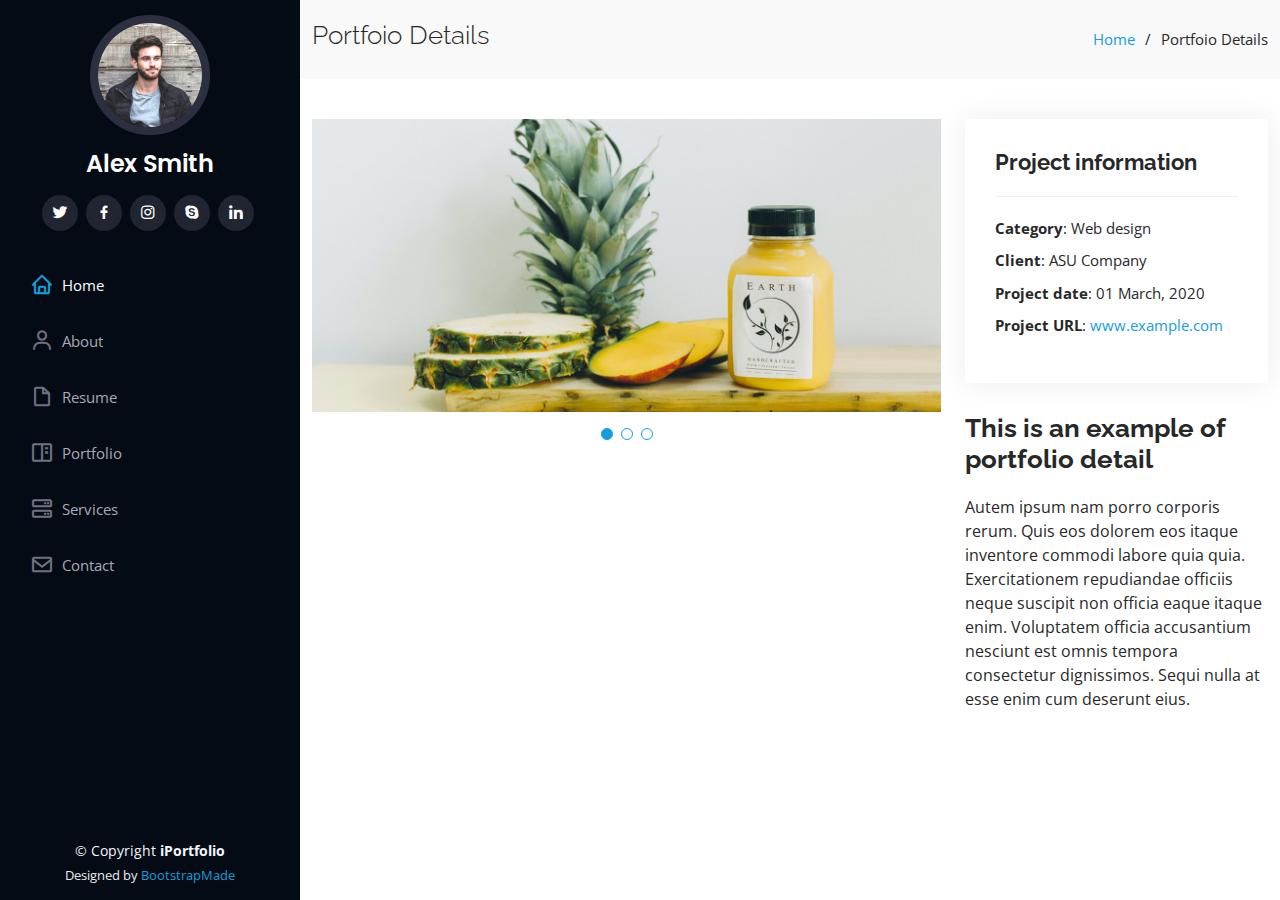
==== portfolio-details.html @ 4e052d55 "Used bootstrap iPortfolio template" ====
<!DOCTYPE html>
<html lang="en">

<head>
  <meta charset="utf-8">
  <meta content="width=device-width, initial-scale=1.0" name="viewport">

  <title>Portfolio Details - iPortfolio Bootstrap Template</title>
  <meta content="" name="description">
  <meta content="" name="keywords">

  <!-- Favicons -->
  <link href="assets/img/favicon.png" rel="icon">
  <link href="assets/img/apple-touch-icon.png" rel="apple-touch-icon">

  <!-- Google Fonts -->
  <link href="https://fonts.googleapis.com/css?family=Open+Sans:300,300i,400,400i,600,600i,700,700i|Raleway:300,300i,400,400i,500,500i,600,600i,700,700i|Poppins:300,300i,400,400i,500,500i,600,600i,700,700i" rel="stylesheet">

  <!-- Vendor CSS Files -->
  <link href="assets/vendor/aos/aos.css" rel="stylesheet">
  <link href="assets/vendor/bootstrap/css/bootstrap.min.css" rel="stylesheet">
  <link href="assets/vendor/bootstrap-icons/bootstrap-icons.css" rel="stylesheet">
  <link href="assets/vendor/boxicons/css/boxicons.min.css" rel="stylesheet">
  <link href="assets/vendor/glightbox/css/glightbox.min.css" rel="stylesheet">
  <link href="assets/vendor/swiper/swiper-bundle.min.css" rel="stylesheet">

  <!-- Template Main CSS File -->
  <link href="assets/css/style.css" rel="stylesheet">

  <!-- =======================================================
  * Template Name: iPortfolio - v3.0.1
  * Template URL: https://bootstrapmade.com/iportfolio-bootstrap-portfolio-websites-template/
  * Author: BootstrapMade.com
  * License: https://bootstrapmade.com/license/
  ======================================================== -->
</head>

<body>

  <!-- ======= Mobile nav toggle button ======= -->
  <i class="bi bi-list mobile-nav-toggle d-xl-none"></i>

  <!-- ======= Header ======= -->
  <header id="header">
    <div class="d-flex flex-column">

      <div class="profile">
        <img src="assets/img/profile-img.jpg" alt="" class="img-fluid rounded-circle">
        <h1 class="text-light"><a href="index.html">Alex Smith</a></h1>
        <div class="social-links mt-3 text-center">
          <a href="#" class="twitter"><i class="bx bxl-twitter"></i></a>
          <a href="#" class="facebook"><i class="bx bxl-facebook"></i></a>
          <a href="#" class="instagram"><i class="bx bxl-instagram"></i></a>
          <a href="#" class="google-plus"><i class="bx bxl-skype"></i></a>
          <a href="#" class="linkedin"><i class="bx bxl-linkedin"></i></a>
        </div>
      </div>

      <nav id="navbar" class="nav-menu navbar">
        <ul>
          <li><a href="#hero" class="nav-link scrollto active"><i class="bx bx-home"></i> <span>Home</span></a></li>
          <li><a href="#about" class="nav-link scrollto"><i class="bx bx-user"></i> <span>About</span></a></li>
          <li><a href="#resume" class="nav-link scrollto"><i class="bx bx-file-blank"></i> <span>Resume</span></a></li>
          <li><a href="#portfolio" class="nav-link scrollto"><i class="bx bx-book-content"></i> <span>Portfolio</span></a></li>
          <li><a href="#services" class="nav-link scrollto"><i class="bx bx-server"></i> <span>Services</span></a></li>
          <li><a href="#contact" class="nav-link scrollto"><i class="bx bx-envelope"></i> <span>Contact</span></a></li>
        </ul>
      </nav><!-- .nav-menu -->
    </div>
  </header><!-- End Header -->

  <main id="main">

    <!-- ======= Breadcrumbs ======= -->
    <section id="breadcrumbs" class="breadcrumbs">
      <div class="container">

        <div class="d-flex justify-content-between align-items-center">
          <h2>Portfoio Details</h2>
          <ol>
            <li><a href="index.html">Home</a></li>
            <li>Portfoio Details</li>
          </ol>
        </div>

      </div>
    </section><!-- End Breadcrumbs -->

    <!-- ======= Portfolio Details Section ======= -->
    <section id="portfolio-details" class="portfolio-details">
      <div class="container">

        <div class="row gy-4">

          <div class="col-lg-8">
            <div class="portfolio-details-slider swiper-container">
              <div class="swiper-wrapper align-items-center">

                <div class="swiper-slide">
                  <img src="assets/img/portfolio/portfolio-details-1.jpg" alt="">
                </div>

                <div class="swiper-slide">
                  <img src="assets/img/portfolio/portfolio-details-2.jpg" alt="">
                </div>

                <div class="swiper-slide">
                  <img src="assets/img/portfolio/portfolio-details-3.jpg" alt="">
                </div>

              </div>
              <div class="swiper-pagination"></div>
            </div>
          </div>

          <div class="col-lg-4">
            <div class="portfolio-info">
              <h3>Project information</h3>
              <ul>
                <li><strong>Category</strong>: Web design</li>
                <li><strong>Client</strong>: ASU Company</li>
                <li><strong>Project date</strong>: 01 March, 2020</li>
                <li><strong>Project URL</strong>: <a href="#">www.example.com</a></li>
              </ul>
            </div>
            <div class="portfolio-description">
              <h2>This is an example of portfolio detail</h2>
              <p>
                Autem ipsum nam porro corporis rerum. Quis eos dolorem eos itaque inventore commodi labore quia quia. Exercitationem repudiandae officiis neque suscipit non officia eaque itaque enim. Voluptatem officia accusantium nesciunt est omnis tempora consectetur dignissimos. Sequi nulla at esse enim cum deserunt eius.
              </p>
            </div>
          </div>

        </div>

      </div>
    </section><!-- End Portfolio Details Section -->

  </main><!-- End #main -->

  <!-- ======= Footer ======= -->
  <footer id="footer">
    <div class="container">
      <div class="copyright">
        &copy; Copyright <strong><span>iPortfolio</span></strong>
      </div>
      <div class="credits">
        <!-- All the links in the footer should remain intact. -->
        <!-- You can delete the links only if you purchased the pro version. -->
        <!-- Licensing information: https://bootstrapmade.com/license/ -->
        <!-- Purchase the pro version with working PHP/AJAX contact form: https://bootstrapmade.com/iportfolio-bootstrap-portfolio-websites-template/ -->
        Designed by <a href="https://bootstrapmade.com/">BootstrapMade</a>
      </div>
    </div>
  </footer><!-- End  Footer -->

  <a href="#" class="back-to-top d-flex align-items-center justify-content-center"><i class="bi bi-arrow-up-short"></i></a>

  <!-- Vendor JS Files -->
  <script src="assets/vendor/aos/aos.js"></script>
  <script src="assets/vendor/bootstrap/js/bootstrap.bundle.min.js"></script>
  <script src="assets/vendor/glightbox/js/glightbox.min.js"></script>
  <script src="assets/vendor/isotope-layout/isotope.pkgd.min.js"></script>
  <script src="assets/vendor/php-email-form/validate.js"></script>
  <script src="assets/vendor/purecounter/purecounter.js"></script>
  <script src="assets/vendor/swiper/swiper-bundle.min.js"></script>
  <script src="assets/vendor/typed.js/typed.min.js"></script>
  <script src="assets/vendor/waypoints/noframework.waypoints.js"></script>

  <!-- Template Main JS File -->
  <script src="assets/js/main.js"></script>

</body>

</html>
---- assets/css/style.css ----
/**
* Template Name: iPortfolio - v3.0.1
* Template URL: https://bootstrapmade.com/iportfolio-bootstrap-portfolio-websites-template/
* Author: BootstrapMade.com
* License: https://bootstrapmade.com/license/
*/

/*--------------------------------------------------------------
# General
--------------------------------------------------------------*/
body {
  font-family: "Open Sans", sans-serif;
  color: #272829;
}

a {
  color: #149ddd;
  text-decoration: none;
}

a:hover {
  color: #37b3ed;
  text-decoration: none;
}

h1, h2, h3, h4, h5, h6 {
  font-family: "Raleway", sans-serif;
}

/*--------------------------------------------------------------
# Back to top button
--------------------------------------------------------------*/
.back-to-top {
  position: fixed;
  visibility: hidden;
  opacity: 0;
  right: 15px;
  bottom: 15px;
  z-index: 996;
  background: #149ddd;
  width: 40px;
  height: 40px;
  border-radius: 50px;
  transition: all 0.4s;
}

.back-to-top i {
  font-size: 28px;
  color: #fff;
  line-height: 0;
}

.back-to-top:hover {
  background: #2eafec;
  color: #fff;
}

.back-to-top.active {
  visibility: visible;
  opacity: 1;
}

/*--------------------------------------------------------------
# Header
--------------------------------------------------------------*/
#header {
  position: fixed;
  top: 0;
  left: 0;
  bottom: 0;
  width: 300px;
  transition: all ease-in-out 0.5s;
  z-index: 9997;
  transition: all 0.5s;
  padding: 0 15px;
  background: #040b14;
  overflow-y: auto;
}

#header .profile img {
  margin: 15px auto;
  display: block;
  width: 120px;
  border: 8px solid #2c2f3f;
}

#header .profile h1 {
  font-size: 24px;
  margin: 0;
  padding: 0;
  font-weight: 600;
  -moz-text-align-last: center;
  text-align-last: center;
  font-family: "Poppins", sans-serif;
}

#header .profile h1 a, #header .profile h1 a:hover {
  color: #fff;
  text-decoration: none;
}

#header .profile .social-links a {
  font-size: 18px;
  display: inline-block;
  background: #212431;
  color: #fff;
  line-height: 1;
  padding: 8px 0;
  margin-right: 4px;
  border-radius: 50%;
  text-align: center;
  width: 36px;
  height: 36px;
  transition: 0.3s;
}

#header .profile .social-links a:hover {
  background: #149ddd;
  color: #fff;
  text-decoration: none;
}

#main {
  margin-left: 300px;
}

@media (max-width: 1199px) {
  #header {
    left: -300px;
  }
  #main {
    margin-left: 0;
  }
}

/*--------------------------------------------------------------
# Navigation Menu
--------------------------------------------------------------*/
/* Desktop Navigation */
.nav-menu {
  padding: 30px 0 0 0;
}

.nav-menu * {
  margin: 0;
  padding: 0;
  list-style: none;
}

.nav-menu > ul > li {
  position: relative;
  white-space: nowrap;
}

.nav-menu a {
  display: flex;
  align-items: center;
  color: #a8a9b4;
  padding: 12px 15px;
  margin-bottom: 8px;
  transition: 0.3s;
  font-size: 15px;
}

.nav-menu a i {
  font-size: 24px;
  padding-right: 8px;
  color: #6f7180;
}

.nav-menu a:hover, .nav-menu .active, .nav-menu li:hover > a {
  text-decoration: none;
  color: #fff;
}

.nav-menu a:hover i, .nav-menu .active i, .nav-menu li:hover > a i {
  color: #149ddd;
}

/* Mobile Navigation */
.mobile-nav-toggle {
  position: fixed;
  right: 15px;
  top: 15px;
  z-index: 9998;
  border: 0;
  font-size: 24px;
  transition: all 0.4s;
  outline: none !important;
  background-color: #149ddd;
  color: #fff;
  width: 40px;
  height: 40px;
  display: inline-flex;
  align-items: center;
  justify-content: center;
  line-height: 0;
  border-radius: 50px;
  cursor: pointer;
}

.mobile-nav-active {
  overflow: hidden;
}

.mobile-nav-active #header {
  left: 0;
}

/*--------------------------------------------------------------
# Hero Section
--------------------------------------------------------------*/
#hero {
  width: 100%;
  height: 100vh;
  background: url("../img/hero-bg.jpg") top center;
  background-size: cover;
}

#hero:before {
  content: "";
  background: rgba(5, 13, 24, 0.3);
  position: absolute;
  bottom: 0;
  top: 0;
  left: 0;
  right: 0;
  z-index: 1;
}

#hero .hero-container {
  position: relative;
  z-index: 2;
  min-width: 300px;
}

#hero h1 {
  margin: 0 0 10px 0;
  font-size: 64px;
  font-weight: 700;
  line-height: 56px;
  color: #fff;
}

#hero p {
  color: #fff;
  margin-bottom: 50px;
  font-size: 26px;
  font-family: "Poppins", sans-serif;
}

#hero p span {
  color: #fff;
  padding-bottom: 4px;
  letter-spacing: 1px;
  border-bottom: 3px solid #149ddd;
}

@media (min-width: 1024px) {
  #hero {
    background-attachment: fixed;
  }
}

@media (max-width: 768px) {
  #hero h1 {
    font-size: 28px;
    line-height: 36px;
  }
  #hero h2 {
    font-size: 18px;
    line-height: 24px;
    margin-bottom: 30px;
  }
}

/*--------------------------------------------------------------
# Sections General
--------------------------------------------------------------*/
section {
  padding: 60px 0;
  overflow: hidden;
}

.section-bg {
  background: #f5f8fd;
}

.section-title {
  padding-bottom: 30px;
}

.section-title h2 {
  font-size: 32px;
  font-weight: bold;
  margin-bottom: 20px;
  padding-bottom: 20px;
  position: relative;
  color: #173b6c;
}

.section-title h2::after {
  content: '';
  position: absolute;
  display: block;
  width: 50px;
  height: 3px;
  background: #149ddd;
  bottom: 0;
  left: 0;
}

.section-title p {
  margin-bottom: 0;
}

/*--------------------------------------------------------------
# About
--------------------------------------------------------------*/
.about .content h3 {
  font-weight: 700;
  font-size: 26px;
  color: #173b6c;
}

.about .content ul {
  list-style: none;
  padding: 0;
}

.about .content ul li {
  margin-bottom: 20px;
  display: flex;
  align-items: center;
}

.about .content ul strong {
  margin-right: 10px;
}

.about .content ul i {
  font-size: 16px;
  margin-right: 5px;
  color: #149ddd;
  line-height: 0;
}

.about .content p:last-child {
  margin-bottom: 0;
}

/*--------------------------------------------------------------
# Facts
--------------------------------------------------------------*/
.facts {
  padding-bottom: 30px;
}

.facts .count-box {
  padding: 30px;
  width: 100%;
}

.facts .count-box i {
  display: block;
  font-size: 44px;
  color: #149ddd;
  float: left;
  line-height: 0;
}

.facts .count-box span {
  font-size: 48px;
  line-height: 40px;
  display: block;
  font-weight: 700;
  color: #050d18;
  margin-left: 60px;
}

.facts .count-box p {
  padding: 15px 0 0 0;
  margin: 0 0 0 60px;
  font-family: "Raleway", sans-serif;
  font-size: 14px;
  color: #122f57;
}

.facts .count-box a {
  font-weight: 600;
  display: block;
  margin-top: 20px;
  color: #122f57;
  font-size: 15px;
  font-family: "Poppins", sans-serif;
  transition: ease-in-out 0.3s;
}

.facts .count-box a:hover {
  color: #1f5297;
}

/*--------------------------------------------------------------
# Akills
--------------------------------------------------------------*/
.skills .progress {
  height: 60px;
  display: block;
  background: none;
  border-radius: 0;
}

.skills .progress .skill {
  padding: 0;
  margin: 0 0 6px 0;
  text-transform: uppercase;
  display: block;
  font-weight: 600;
  font-family: "Poppins", sans-serif;
  color: #050d18;
}

.skills .progress .skill .val {
  float: right;
  font-style: normal;
}

.skills .progress-bar-wrap {
  background: #dce8f8;
  height: 10px;
}

.skills .progress-bar {
  width: 1px;
  height: 10px;
  transition: .9s;
  background-color: #149ddd;
}

/*--------------------------------------------------------------
# Resume
--------------------------------------------------------------*/
.resume .resume-title {
  font-size: 26px;
  font-weight: 700;
  margin-top: 20px;
  margin-bottom: 20px;
  color: #050d18;
}

.resume .resume-item {
  padding: 0 0 20px 20px;
  margin-top: -2px;
  border-left: 2px solid #1f5297;
  position: relative;
}

.resume .resume-item h4 {
  line-height: 18px;
  font-size: 18px;
  font-weight: 600;
  text-transform: uppercase;
  font-family: "Poppins", sans-serif;
  color: #050d18;
  margin-bottom: 10px;
}

.resume .resume-item h5 {
  font-size: 16px;
  background: #e4edf9;
  padding: 5px 15px;
  display: inline-block;
  font-weight: 600;
  margin-bottom: 10px;
}

.resume .resume-item ul {
  padding-left: 20px;
}

.resume .resume-item ul li {
  padding-bottom: 10px;
}

.resume .resume-item:last-child {
  padding-bottom: 0;
}

.resume .resume-item::before {
  content: "";
  position: absolute;
  width: 16px;
  height: 16px;
  border-radius: 50px;
  left: -9px;
  top: 0;
  background: #fff;
  border: 2px solid #1f5297;
}

/*--------------------------------------------------------------
# Portfolio
--------------------------------------------------------------*/
.portfolio .portfolio-item {
  margin-bottom: 30px;
}

.portfolio #portfolio-flters {
  padding: 0;
  margin: 0 auto 35px auto;
  list-style: none;
  text-align: center;
  background: #fff;
  border-radius: 50px;
  padding: 2px 15px;
}

.portfolio #portfolio-flters li {
  cursor: pointer;
  display: inline-block;
  padding: 10px 15px 8px 15px;
  font-size: 14px;
  font-weight: 600;
  line-height: 1;
  text-transform: uppercase;
  color: #272829;
  margin-bottom: 5px;
  transition: all 0.3s ease-in-out;
}

.portfolio #portfolio-flters li:hover, .portfolio #portfolio-flters li.filter-active {
  color: #149ddd;
}

.portfolio #portfolio-flters li:last-child {
  margin-right: 0;
}

.portfolio .portfolio-wrap {
  transition: 0.3s;
  position: relative;
  overflow: hidden;
  z-index: 1;
}

.portfolio .portfolio-wrap::before {
  content: "";
  background: rgba(255, 255, 255, 0.5);
  position: absolute;
  left: 0;
  right: 0;
  top: 0;
  bottom: 0;
  transition: all ease-in-out 0.3s;
  z-index: 2;
  opacity: 0;
}

.portfolio .portfolio-wrap .portfolio-links {
  opacity: 1;
  left: 0;
  right: 0;
  bottom: -60px;
  z-index: 3;
  position: absolute;
  transition: all ease-in-out 0.3s;
  display: flex;
  justify-content: center;
}

.portfolio .portfolio-wrap .portfolio-links a {
  color: #fff;
  font-size: 28px;
  text-align: center;
  background: rgba(20, 157, 221, 0.75);
  transition: 0.3s;
  width: 50%;
}

.portfolio .portfolio-wrap .portfolio-links a:hover {
  background: rgba(20, 157, 221, 0.95);
}

.portfolio .portfolio-wrap .portfolio-links a + a {
  border-left: 1px solid #37b3ed;
}

.portfolio .portfolio-wrap:hover::before {
  top: 0;
  left: 0;
  right: 0;
  bottom: 0;
  opacity: 1;
}

.portfolio .portfolio-wrap:hover .portfolio-links {
  opacity: 1;
  bottom: 0;
}

/*--------------------------------------------------------------
# Portfolio Details
--------------------------------------------------------------*/
.portfolio-details {
  padding-top: 40px;
}

.portfolio-details .portfolio-details-slider img {
  width: 100%;
}

.portfolio-details .portfolio-details-slider .swiper-pagination {
  margin-top: 20px;
  position: relative;
}

.portfolio-details .portfolio-details-slider .swiper-pagination .swiper-pagination-bullet {
  width: 12px;
  height: 12px;
  background-color: #fff;
  opacity: 1;
  border: 1px solid #149ddd;
}

.portfolio-details .portfolio-details-slider .swiper-pagination .swiper-pagination-bullet-active {
  background-color: #149ddd;
}

.portfolio-details .portfolio-info {
  padding: 30px;
  box-shadow: 0px 0 30px rgba(5, 13, 24, 0.08);
}

.portfolio-details .portfolio-info h3 {
  font-size: 22px;
  font-weight: 700;
  margin-bottom: 20px;
  padding-bottom: 20px;
  border-bottom: 1px solid #eee;
}

.portfolio-details .portfolio-info ul {
  list-style: none;
  padding: 0;
  font-size: 15px;
}

.portfolio-details .portfolio-info ul li + li {
  margin-top: 10px;
}

.portfolio-details .portfolio-description {
  padding-top: 30px;
}

.portfolio-details .portfolio-description h2 {
  font-size: 26px;
  font-weight: 700;
  margin-bottom: 20px;
}

.portfolio-details .portfolio-description p {
  padding: 0;
}

/*--------------------------------------------------------------
# Services
--------------------------------------------------------------*/
.services .icon-box {
  margin-bottom: 20px;
}

.services .icon {
  float: left;
  display: flex;
  align-items: center;
  justify-content: center;
  width: 54px;
  height: 54px;
  background: #149ddd;
  border-radius: 50%;
  transition: 0.5s;
  border: 1px solid #149ddd;
}

.services .icon i {
  color: #fff;
  font-size: 24px;
  line-height: 0;
}

.services .icon-box:hover .icon {
  background: #fff;
}

.services .icon-box:hover .icon i {
  color: #149ddd;
}

.services .title {
  margin-left: 80px;
  font-weight: 700;
  margin-bottom: 15px;
  font-size: 18px;
}

.services .title a {
  color: #343a40;
}

.services .title a:hover {
  color: #149ddd;
}

.services .description {
  margin-left: 80px;
  line-height: 24px;
  font-size: 14px;
}

/*--------------------------------------------------------------
# Testimonials
--------------------------------------------------------------*/
.testimonials .testimonial-item {
  box-sizing: content-box;
  text-align: center;
  min-height: 320px;
}

.testimonials .testimonial-item .testimonial-img {
  width: 90px;
  border-radius: 50%;
  margin: 0 auto;
}

.testimonials .testimonial-item h3 {
  font-size: 18px;
  font-weight: bold;
  margin: 10px 0 5px 0;
  color: #111;
}

.testimonials .testimonial-item h4 {
  font-size: 14px;
  color: #999;
  margin: 0;
}

.testimonials .testimonial-item .quote-icon-left, .testimonials .testimonial-item .quote-icon-right {
  color: #c3e8fa;
  font-size: 26px;
}

.testimonials .testimonial-item .quote-icon-left {
  display: inline-block;
  left: -5px;
  position: relative;
}

.testimonials .testimonial-item .quote-icon-right {
  display: inline-block;
  right: -5px;
  position: relative;
  top: 10px;
}

.testimonials .testimonial-item p {
  font-style: italic;
  margin: 0 15px 15px 15px;
  padding: 20px;
  background: #fff;
  position: relative;
  margin-bottom: 35px;
  border-radius: 6px;
  box-shadow: 0px 2px 15px rgba(0, 0, 0, 0.1);
}

.testimonials .testimonial-item p::after {
  content: "";
  width: 0;
  height: 0;
  border-top: 20px solid #fff;
  border-right: 20px solid transparent;
  border-left: 20px solid transparent;
  position: absolute;
  bottom: -20px;
  left: calc(50% - 20px);
}

.testimonials .swiper-pagination {
  margin-top: 20px;
  position: relative;
}

.testimonials .swiper-pagination .swiper-pagination-bullet {
  width: 12px;
  height: 12px;
  background-color: #fff;
  opacity: 1;
  border: 1px solid #149ddd;
}

.testimonials .swiper-pagination .swiper-pagination-bullet-active {
  background-color: #149ddd;
}

/*--------------------------------------------------------------
# Contact
--------------------------------------------------------------*/
.contact {
  padding-bottom: 130px;
}

.contact .info {
  padding: 30px;
  background: #fff;
  width: 100%;
  box-shadow: 0 0 24px 0 rgba(0, 0, 0, 0.12);
}

.contact .info i {
  font-size: 20px;
  color: #149ddd;
  float: left;
  width: 44px;
  height: 44px;
  background: #dff3fc;
  display: flex;
  justify-content: center;
  align-items: center;
  border-radius: 50px;
  transition: all 0.3s ease-in-out;
}

.contact .info h4 {
  padding: 0 0 0 60px;
  font-size: 22px;
  font-weight: 600;
  margin-bottom: 5px;
  color: #050d18;
}

.contact .info p {
  padding: 0 0 10px 60px;
  margin-bottom: 20px;
  font-size: 14px;
  color: #173b6c;
}

.contact .info .email p {
  padding-top: 5px;
}

.contact .info .social-links {
  padding-left: 60px;
}

.contact .info .social-links a {
  font-size: 18px;
  display: inline-block;
  background: #333;
  color: #fff;
  line-height: 1;
  padding: 8px 0;
  border-radius: 50%;
  text-align: center;
  width: 36px;
  height: 36px;
  transition: 0.3s;
  margin-right: 10px;
}

.contact .info .social-links a:hover {
  background: #149ddd;
  color: #fff;
}

.contact .info .email:hover i, .contact .info .address:hover i, .contact .info .phone:hover i {
  background: #149ddd;
  color: #fff;
}

.contact .php-email-form {
  width: 100%;
  padding: 30px;
  background: #fff;
  box-shadow: 0 0 24px 0 rgba(0, 0, 0, 0.12);
}

.contact .php-email-form .form-group {
  padding-bottom: 8px;
}

.contact .php-email-form .validate {
  display: none;
  color: red;
  margin: 0 0 15px 0;
  font-weight: 400;
  font-size: 13px;
}

.contact .php-email-form .error-message {
  display: none;
  color: #fff;
  background: #ed3c0d;
  text-align: left;
  padding: 15px;
  font-weight: 600;
}

.contact .php-email-form .error-message br + br {
  margin-top: 25px;
}

.contact .php-email-form .sent-message {
  display: none;
  color: #fff;
  background: #18d26e;
  text-align: center;
  padding: 15px;
  font-weight: 600;
}

.contact .php-email-form .loading {
  display: none;
  background: #fff;
  text-align: center;
  padding: 15px;
}

.contact .php-email-form .loading:before {
  content: "";
  display: inline-block;
  border-radius: 50%;
  width: 24px;
  height: 24px;
  margin: 0 10px -6px 0;
  border: 3px solid #18d26e;
  border-top-color: #eee;
  -webkit-animation: animate-loading 1s linear infinite;
  animation: animate-loading 1s linear infinite;
}

.contact .php-email-form .form-group {
  margin-bottom: 15px;
}

.contact .php-email-form label {
  padding-bottom: 8px;
}

.contact .php-email-form input, .contact .php-email-form textarea {
  border-radius: 0;
  box-shadow: none;
  font-size: 14px;
}

.contact .php-email-form input {
  height: 44px;
}

.contact .php-email-form textarea {
  padding: 10px 15px;
}

.contact .php-email-form button[type="submit"] {
  background: #149ddd;
  border: 0;
  padding: 10px 24px;
  color: #fff;
  transition: 0.4s;
  border-radius: 4px;
}

.contact .php-email-form button[type="submit"]:hover {
  background: #37b3ed;
}

@-webkit-keyframes animate-loading {
  0% {
    transform: rotate(0deg);
  }
  100% {
    transform: rotate(360deg);
  }
}

@keyframes animate-loading {
  0% {
    transform: rotate(0deg);
  }
  100% {
    transform: rotate(360deg);
  }
}

/*--------------------------------------------------------------
# Breadcrumbs
--------------------------------------------------------------*/
.breadcrumbs {
  padding: 20px 0;
  background: #f9f9f9;
}

.breadcrumbs h2 {
  font-size: 26px;
  font-weight: 300;
}

.breadcrumbs ol {
  display: flex;
  flex-wrap: wrap;
  list-style: none;
  padding: 0;
  margin: 0;
  font-size: 15px;
}

.breadcrumbs ol li + li {
  padding-left: 10px;
}

.breadcrumbs ol li + li::before {
  display: inline-block;
  padding-right: 10px;
  color: #0e2442;
  content: "/";
}

@media (max-width: 768px) {
  .breadcrumbs .d-flex {
    display: block !important;
  }
  .breadcrumbs ol {
    display: block;
  }
  .breadcrumbs ol li {
    display: inline-block;
  }
}

/*--------------------------------------------------------------
# Footer
--------------------------------------------------------------*/
#footer {
  padding: 15px;
  color: #f4f6fd;
  font-size: 14px;
  position: fixed;
  left: 0;
  bottom: 0;
  width: 300px;
  z-index: 9999;
  background: #040b14;
}

#footer .copyright {
  text-align: center;
}

#footer .credits {
  padding-top: 5px;
  text-align: center;
  font-size: 13px;
  color: #eaebf0;
}

@media (max-width: 1199px) {
  #footer {
    position: static;
    width: auto;
    padding-right: 20px 15px;
  }
}
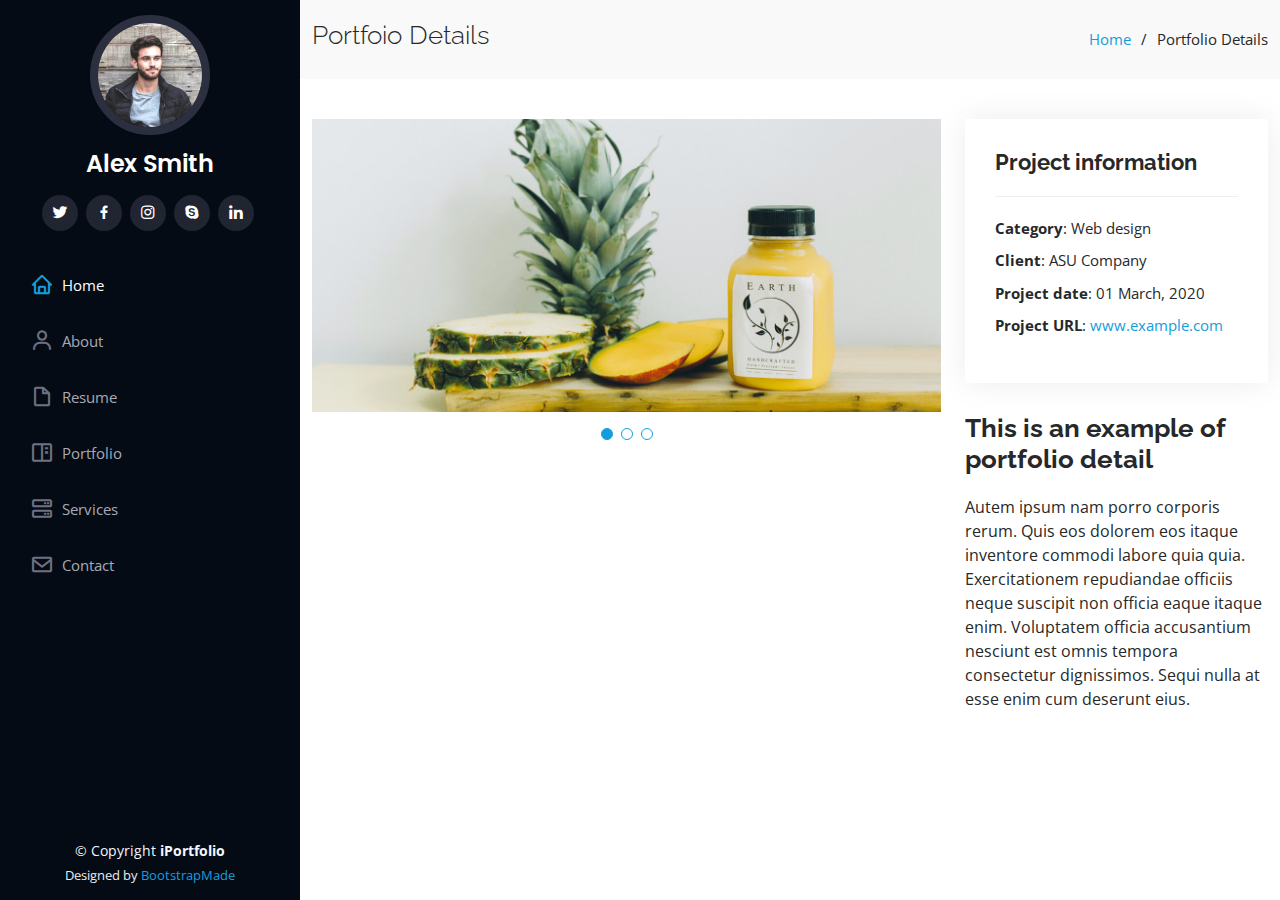
==== commit 6b2771f8: "Added skeleton placeholders" ====
--- a/portfolio-details.html
+++ b/portfolio-details.html
@@ -79,7 +79,7 @@
           <h2>Portfoio Details</h2>
           <ol>
             <li><a href="index.html">Home</a></li>
-            <li>Portfoio Details</li>
+            <li>Portfolio Details</li>
           </ol>
         </div>
 
